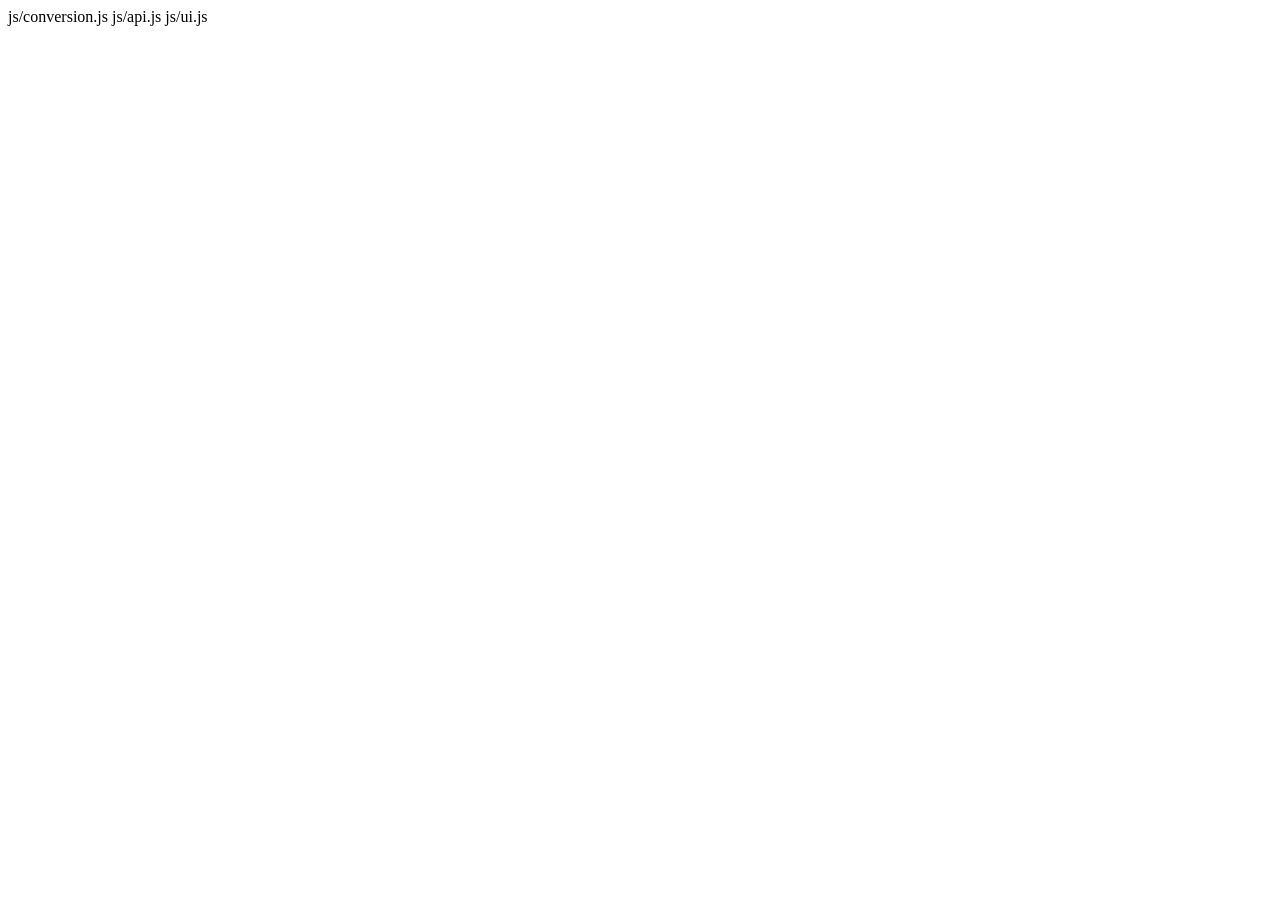
==== index.html @ 0d02f973 "Completed UC1" ====
<!DOCTYPE html>
<html lang="en">
<head>
    <meta charset="UTF-8">
    <meta name="viewport" content="width=device-width, initial-scale=1.0">
    <title>Document</title>
</head>
<body>
    
</body>
</html>
js/conversion.js</script>
js/api.js</script>
js/ui.js</script>
<script src="ript>
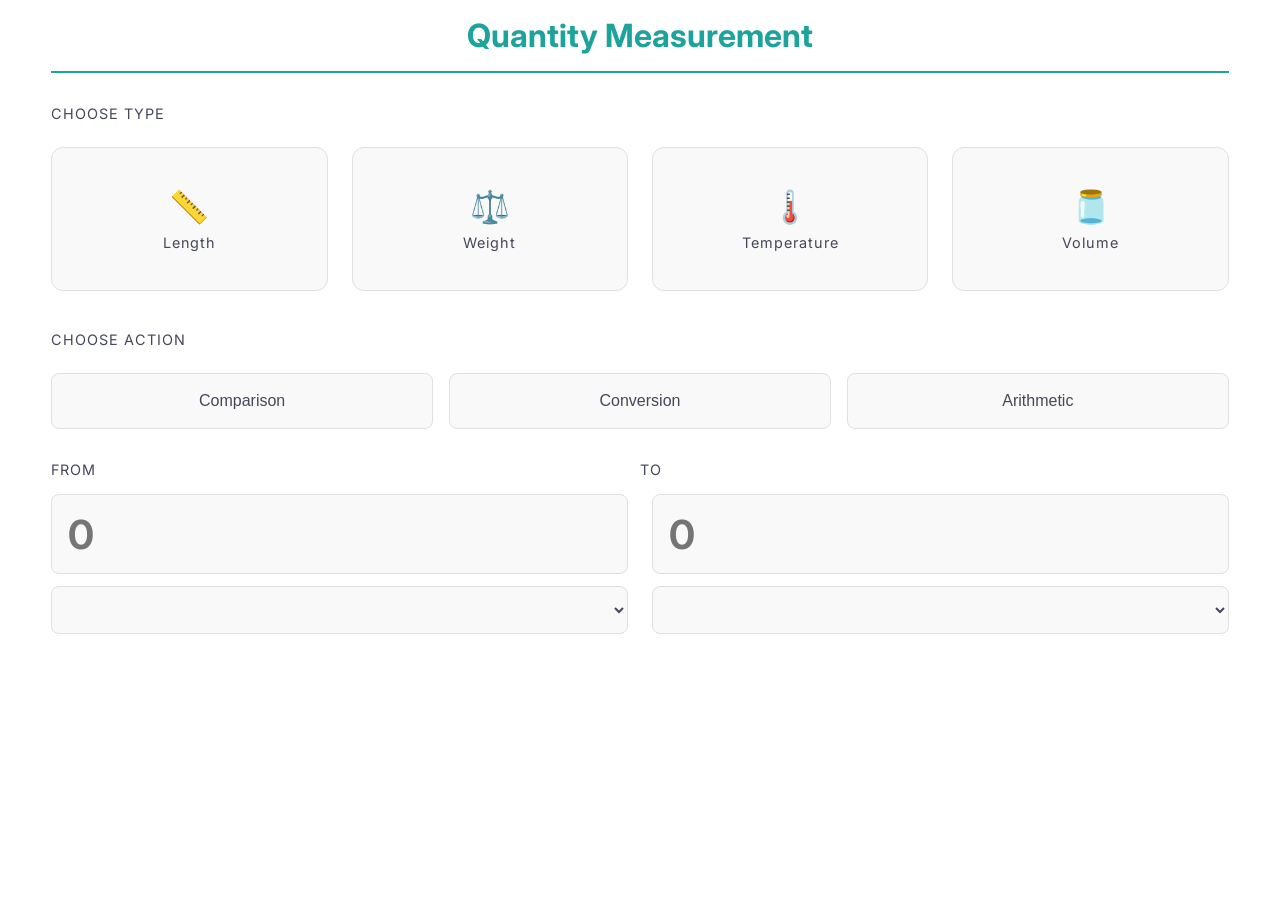
==== commit 6c20bff0: "Completed UC5" ====
--- a/index.html
+++ b/index.html
@@ -3,13 +3,81 @@
 <head>
     <meta charset="UTF-8">
     <meta name="viewport" content="width=device-width, initial-scale=1.0">
-    <title>Document</title>
+    <title>Quantity Measurement</title>
+
+    <link rel="preconnect" href="https://fonts.googleapis.com">
+    <link rel="preconnect" href="https://fonts.gstatic.com" crossorigin>
+    <link href="https://fonts.googleapis.com/css2?family=Inter:wght@400;700&display=swap" rel="stylesheet">
+    
+    <link rel="stylesheet" href="css/styling.css">
 </head>
+
 <body>
-    
+
+    <header class="app-header">
+        <h1 class="main-title font-inter">Quantity Measurement</h1>
+    </header>
+
+    <div class="main-wrapper">
+
+        <div class="category-section">
+            <span class="label-text font-inter">CHOOSE TYPE</span>
+            <div class="grid-layout">
+                <div class="unit-box" data-type="length">
+                    <div class="icon-wrapper"><div>📏</div></div>
+                    <div class="label-text font-inter box-label">Length</div>
+                </div>
+                <div class="unit-box" data-type="weight">
+                    <div class="icon-wrapper"><div>⚖️</div></div>
+                    <div class="label-text font-inter box-label">Weight</div>
+                </div>
+                <div class="unit-box" data-type="temperature">
+                    <div class="icon-wrapper"><div>🌡️</div></div>
+                    <div class="label-text font-inter box-label">Temperature</div>
+                </div>
+                <div class="unit-box" data-type="volume">
+                    <div class="icon-wrapper"><div>🫙</div></div>
+                    <div class="label-text font-inter box-label">Volume</div>
+                </div>
+            </div>
+        </div>
+
+        <div class="mode-section">
+            <span class="label-text font-inter">CHOOSE ACTION</span>
+            <div class="button-group">
+                <button class="mode-btn">Comparison</button>
+                <button class="mode-btn">Conversion</button>
+                <button class="mode-btn">Arithmetic</button>
+            </div>
+
+            <div class="converter-panel">
+                <div class="panel-header">
+                    <span class="label-text font-inter">FROM</span>
+                    <span class="label-text font-inter">TO</span>
+                </div>
+
+                <div class="panel-body">
+                    <div class="input-block">
+                        <input class="value-input font-inter" type="number" placeholder="0" id="input-from">
+                        <div class="select-wrapper">
+                            <select class="unit-select font-inter" id="select-from"></select>
+                        </div>
+                    </div>
+
+                    <div class="input-block">
+                        <input class="value-input font-inter" type="number" placeholder="0" id="input-to" readonly>
+                        <div class="select-wrapper">
+                            <select class="unit-select font-inter" id="select-to"></select>
+                        </div>
+                    </div>
+                </div>
+            </div>
+        </div>
+    </div>
+
+    <script type="module" src="js/app.js"></script>
+    <script type="module" src="js/api.js"></script>
+    <script type="module" src="js/conversion.js"></script>
+
 </body>
-</html>
-js/conversion.js</script>
-js/api.js</script>
-js/ui.js</script>
-<script src="ript>+</html>
--- a/css/styling.css
+++ b/css/styling.css
@@ -0,0 +1,178 @@
+
+.font-inter {
+    font-family: "Inter", sans-serif;
+}
+
+html, body {
+    background-color: #ffffff; 
+    margin: 0;
+    padding: 0;
+    overflow-x: hidden;
+    color: #45475a; 
+}
+
+* {
+    box-sizing: border-box;
+}
+
+
+.app-header {
+    width: min(92vw, 1200px);
+    border-bottom: 2px solid #1ba39c; 
+    margin: auto;
+    padding: 1rem 0;
+    text-align: center;
+}
+
+.main-title {
+    color: #1ba39c;
+    margin: 0;
+}
+
+.label-text {
+    width: 100%;
+    text-align: left;
+    color: #45475a; 
+    font-size: 0.9rem;
+    letter-spacing: 1px;
+}
+
+/* Layout Wrapper */
+.main-wrapper {
+    width: min(92vw, 1200px);
+    display: flex;
+    flex-direction: column;
+    align-items: center;
+    margin: 0 auto;
+    padding-top: 2rem;
+}
+
+.category-section, .mode-section {
+    width: 100%;
+    margin-bottom: 2.5rem;
+}
+
+/* Grid for Cards */
+.grid-layout {
+    width: 100%;
+    display: flex;
+    padding-top: 1.5rem;
+    gap: 1.5rem;
+    flex-wrap: wrap;
+    justify-content: space-between;
+}
+
+.unit-box {
+    width: calc((100% - 4.5rem) / 4);
+    min-width: 160px;
+    height: 9rem;
+    border: 1.5px solid #e0e0e0; 
+    border-radius: 12px;
+    display: flex;
+    flex-direction: column;
+    justify-content: center;
+    align-items: center;
+    transition: all 0.3s ease;
+    cursor: pointer;
+    background-color: #f9f9f9;
+}
+
+.unit-box:hover {
+    background-color: #f0f0f0; 
+    border-color: #1ba39c; 
+    transform: translateY(-5px);
+}
+
+.icon-wrapper {
+    font-size: 2rem;
+    margin-bottom: 0.5rem;
+}
+
+.box-label {
+    text-align: center;
+}
+
+/* Buttons */
+.button-group {
+    width: 100%;
+    display: flex;
+    padding-top: 1.5rem;
+    gap: 1rem;
+    flex-wrap: wrap;
+}
+
+.mode-btn {
+    flex: 1;
+    min-width: 150px;
+    height: 3.5rem;
+    border: 1.5px solid #e0e0e0; 
+    border-radius: 8px;
+    background: #f9f9f9; 
+    color: #45475a; 
+    font-size: 1rem;
+    cursor: pointer;
+    transition: all 0.2s ease;
+}
+
+.mode-btn:hover, .mode-btn:focus {
+    background-color: #1ba39c; 
+    color: #ffffff;
+    border-color: #1ba39c; 
+}
+
+/* Converter Panel */
+.converter-panel {
+    width: 100%;
+    margin-top: 2rem;
+    display: flex;
+    flex-direction: column;
+    gap: 1rem;
+}
+
+.panel-header {
+    display: flex;
+    justify-content: space-between;
+}
+
+.panel-body {
+    display: flex;
+    gap: 1.5rem;
+}
+
+.input-block {
+    flex: 1;
+    display: flex;
+    flex-direction: column;
+    gap: 0.75rem;
+}
+
+.value-input {
+    width: 100%;
+    height: 5rem;
+    background: #f9f9f9; 
+    border: 1px solid #e0e0e0; 
+    border-radius: 8px;
+    color: #1ba39c; 
+    font-size: 2.5rem;
+    font-weight: bold;
+    padding: 0 1rem;
+    outline: none;
+}
+
+.unit-select {
+    width: 100%;
+    height: 3rem;
+    background: #f9f9f9;  
+    border: 1px solid #e0e0e0;
+    border-radius: 8px;
+    color: #45475a; 
+    padding: 0 0.5rem;
+    cursor: pointer;
+}
+
+
+@media (max-width: 768px) {
+    .grid-layout .unit-box { width: calc(50% - 0.75rem); }
+    .panel-body { flex-direction: column; }
+    .button-group .mode-btn { width: 100%; }
+}
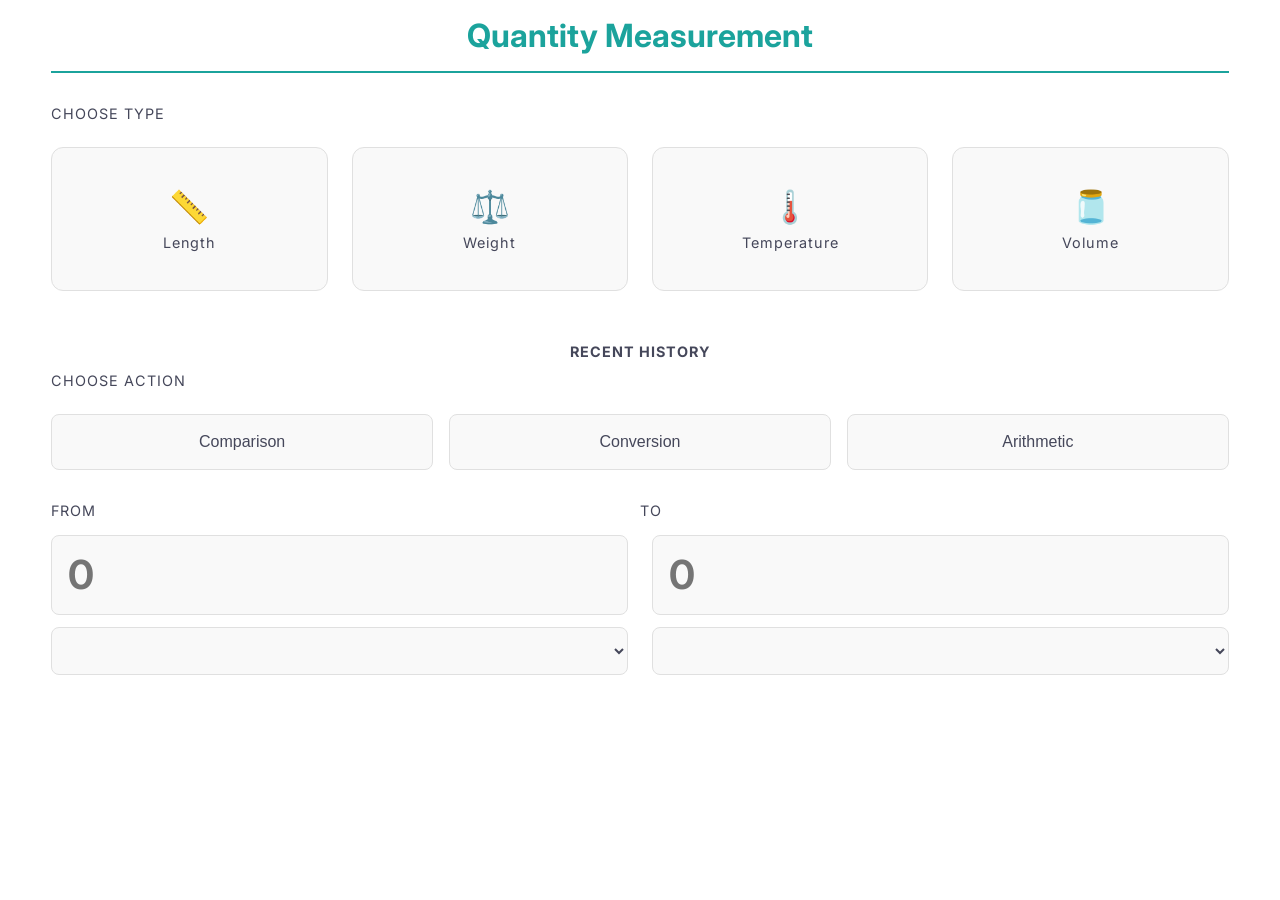
==== commit 4fa989c7: "Completed UC6" ====
--- a/index.html
+++ b/index.html
@@ -41,6 +41,11 @@
                 </div>
             </div>
         </div>
+        <section class="history-section">
+    <h2 class="label-text font-inter">RECENT HISTORY</h2>
+    <div id="history-list">
+        </div>
+</section>
 
         <div class="mode-section">
             <span class="label-text font-inter">CHOOSE ACTION</span>
@@ -75,9 +80,12 @@
         </div>
     </div>
 
-    <script type="module" src="js/app.js"></script>
+   
     <script type="module" src="js/api.js"></script>
     <script type="module" src="js/conversion.js"></script>
 
+
+    
+    <script type="module" src="js/app.js"></script>
 </body>
 </html>
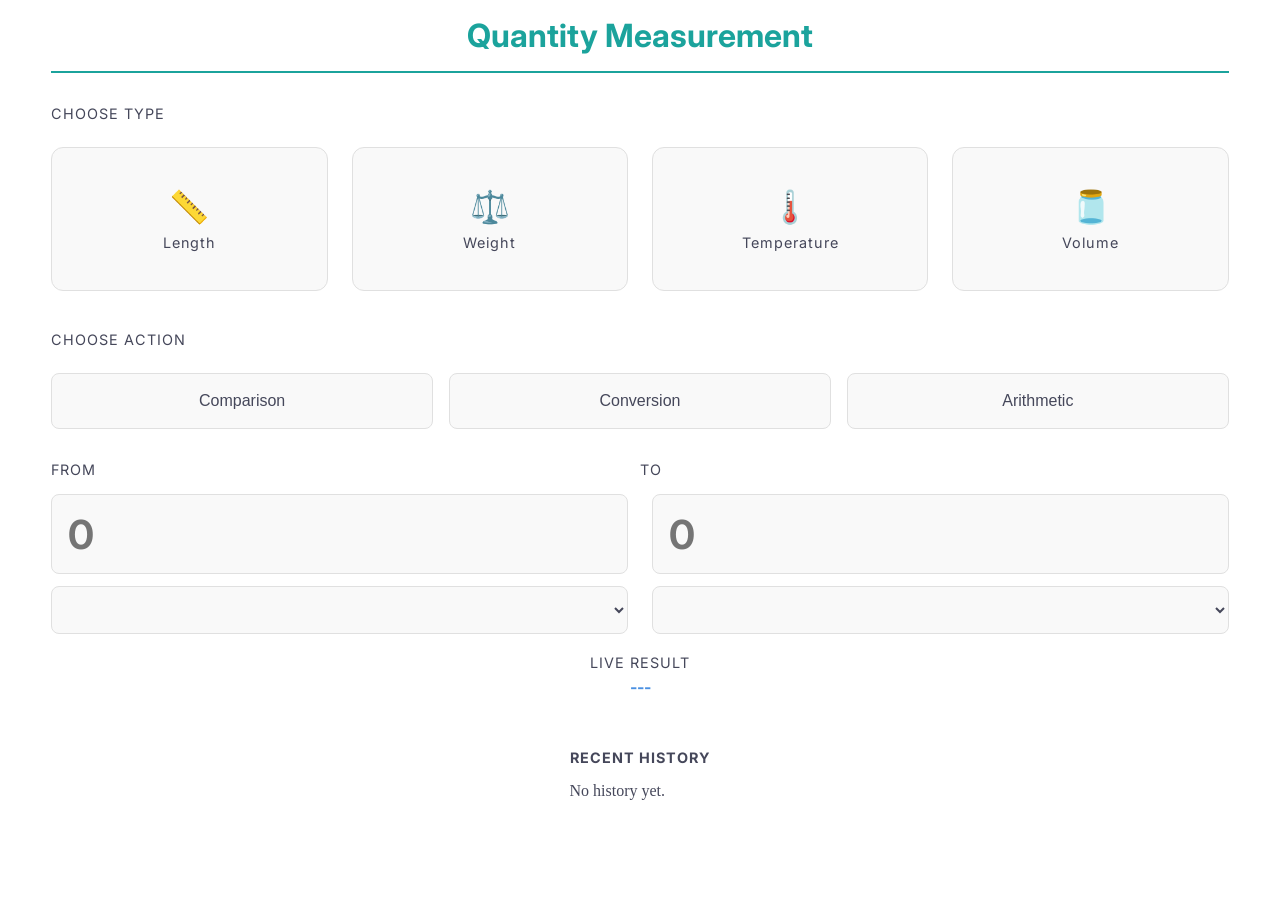
==== commit f650bbbf: "Completed UC9" ====
--- a/index.html
+++ b/index.html
@@ -4,26 +4,22 @@
     <meta charset="UTF-8">
     <meta name="viewport" content="width=device-width, initial-scale=1.0">
     <title>Quantity Measurement</title>
-
     <link rel="preconnect" href="https://fonts.googleapis.com">
     <link rel="preconnect" href="https://fonts.gstatic.com" crossorigin>
     <link href="https://fonts.googleapis.com/css2?family=Inter:wght@400;700&display=swap" rel="stylesheet">
-    
     <link rel="stylesheet" href="css/styling.css">
 </head>
 
 <body>
-
     <header class="app-header">
         <h1 class="main-title font-inter">Quantity Measurement</h1>
     </header>
 
     <div class="main-wrapper">
-
         <div class="category-section">
             <span class="label-text font-inter">CHOOSE TYPE</span>
             <div class="grid-layout">
-                <div class="unit-box" data-type="length">
+                <div class="unit-box active" data-type="length">
                     <div class="icon-wrapper"><div>📏</div></div>
                     <div class="label-text font-inter box-label">Length</div>
                 </div>
@@ -41,18 +37,22 @@
                 </div>
             </div>
         </div>
-        <section class="history-section">
-    <h2 class="label-text font-inter">RECENT HISTORY</h2>
-    <div id="history-list">
-        </div>
-</section>
 
         <div class="mode-section">
             <span class="label-text font-inter">CHOOSE ACTION</span>
             <div class="button-group">
                 <button class="mode-btn">Comparison</button>
-                <button class="mode-btn">Conversion</button>
+                <button class="mode-btn active">Conversion</button>
                 <button class="mode-btn">Arithmetic</button>
+            </div>
+
+            <div id="operator-wrapper" style="display: none; margin-top: 10px; text-align: center;">
+                <select id="select-operator" class="unit-select font-inter" style="width: 60px;">
+                    <option value="+">+</option>
+                    <option value="-">-</option>
+                    <option value="*">*</option>
+                    <option value="/">/</option>
+                </select>
             </div>
 
             <div class="converter-panel">
@@ -77,15 +77,23 @@
                     </div>
                 </div>
             </div>
+
+            <div id="result-container" style="margin-top: 20px; text-align: center;">
+                <span class="label-text font-inter">LIVE RESULT</span>
+                <div id="result-text" class="font-inter" style="font-weight: bold; color: #4A90E2; margin-top: 5px;">
+                    ---
+                </div>
+            </div>
         </div>
+
+        <section class="history-section">
+            <h2 class="label-text font-inter">RECENT HISTORY</h2>
+            <div id="history-list">
+                <p class="no-history">No history yet.</p>
+            </div>
+        </section>
     </div>
 
-   
-    <script type="module" src="js/api.js"></script>
-    <script type="module" src="js/conversion.js"></script>
-
-
-    
     <script type="module" src="js/app.js"></script>
 </body>
 </html>
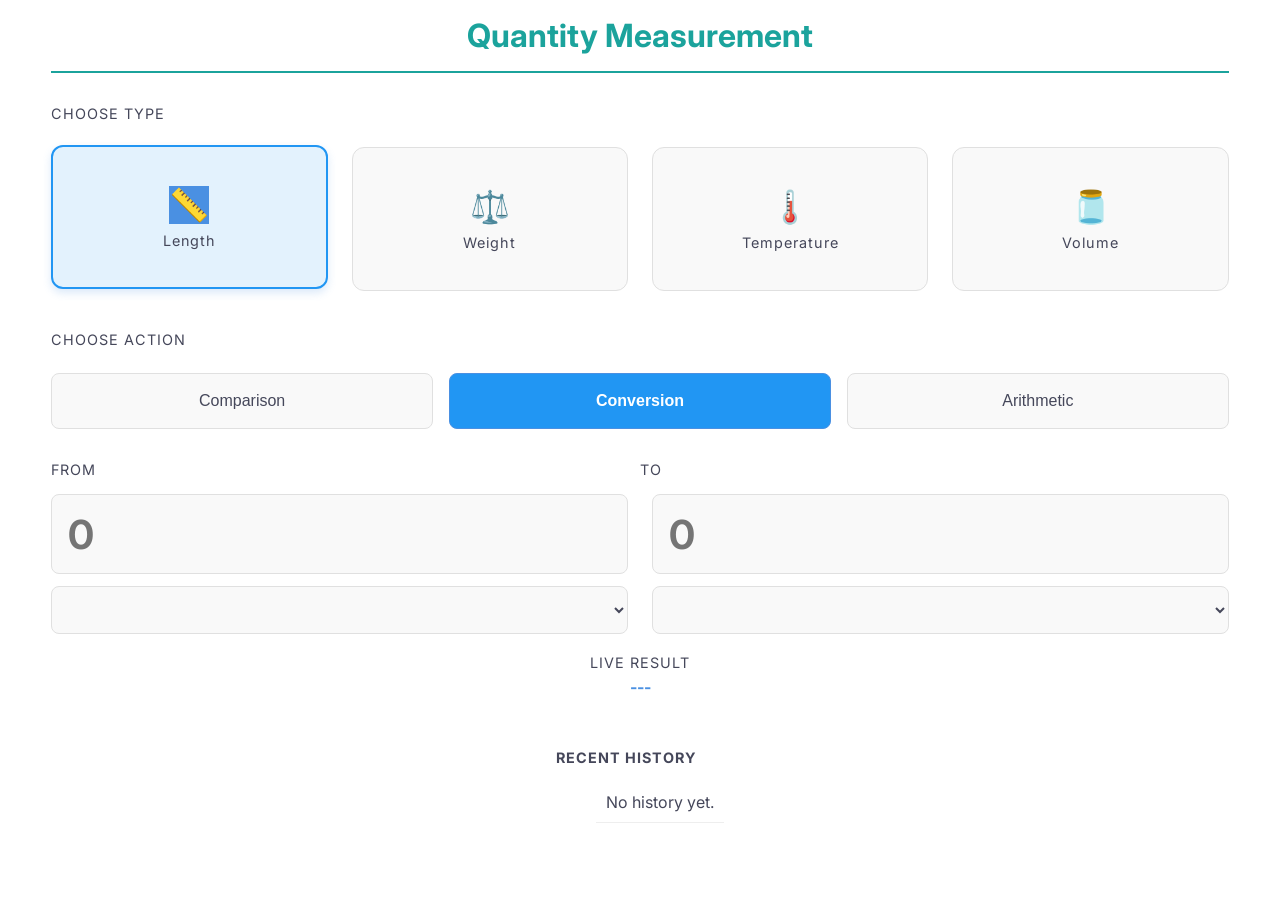
==== commit e6aec524: "Completed UC14" ====
--- a/index.html
+++ b/index.html
@@ -87,11 +87,11 @@
         </div>
 
         <section class="history-section">
-            <h2 class="label-text font-inter">RECENT HISTORY</h2>
-            <div id="history-list">
-                <p class="no-history">No history yet.</p>
-            </div>
-        </section>
+    <h2 class="label-text font-inter">RECENT HISTORY</h2>
+    <ul id="history-list">
+        <li class="no-history">No history yet.</li>
+    </ul>
+</section>
     </div>
 
     <script type="module" src="js/app.js"></script>
--- a/css/styling.css
+++ b/css/styling.css
@@ -14,7 +14,26 @@
 * {
     box-sizing: border-box;
 }
-
+/* Highlight for Unit Type Cards (Length, Weight, etc.) */
+.unit-box.active {
+    border: 2px solid #4A90E2;
+    background-color: #f0f7ff;
+    transform: translateY(-2px);
+    box-shadow: 0 4px 8px rgba(74, 144, 226, 0.2);
+}
+
+.unit-box.active .icon-wrapper {
+    background-color: #4A90E2;
+    color: white;
+}
+
+/* Highlight for Action Buttons (Conversion, Comparison, etc.) */
+.mode-btn.active {
+    background-color: #4A90E2;
+    color: white;
+    border-color: #4A90E2;
+    font-weight: bold;
+}
 
 .app-header {
     width: min(92vw, 1200px);
@@ -29,6 +48,24 @@
     margin: 0;
 }
 
+.unit-box.active {
+    background-color: #e3f2fd;
+    border: 2px solid #2196f3;
+}
+
+
+.mode-btn.active {
+    background-color: #2196f3;
+    color: white;
+}
+
+
+#history-list li {
+    list-style: none;
+    padding: 10px;
+    border-bottom: 1px solid #eee;
+    font-family: 'Inter', sans-serif;
+}
 .label-text {
     width: 100%;
     text-align: left;
